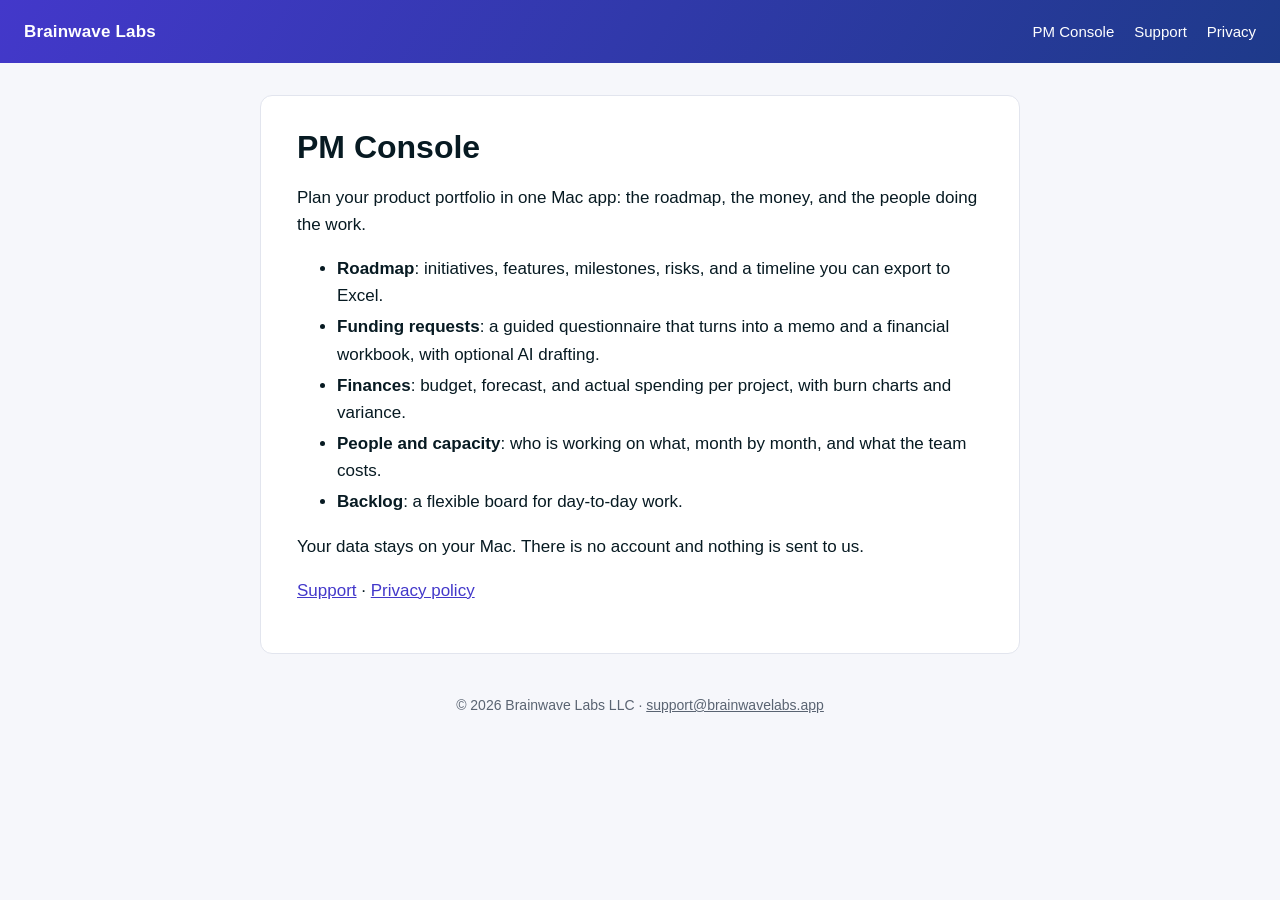
==== pmconsole/index.html @ 589ec598 "Brainwave Labs site: home, PM Console, privacy policy, support Co-Authored-By: Claude Opus 5.5 <nore" ====
<!DOCTYPE html>
<html lang="en">
<head>
<meta charset="utf-8">
<meta name="viewport" content="width=device-width, initial-scale=1">
<title>PM Console</title>
<meta name="description" content="PM Console: roadmap, funding requests, finances, and people capacity for product managers, in one Mac app.">
<link rel="stylesheet" href="/style.css">
</head>
<body>
<header><a class="brand" href="/">Brainwave Labs</a>
<nav><a href="/pmconsole/">PM Console</a><a href="/pmconsole/support/">Support</a><a href="/pmconsole/privacy/">Privacy</a></nav></header>
<main>
<h1>PM Console</h1>
<p>Plan your product portfolio in one Mac app: the roadmap, the money, and the people doing the work.</p>
<ul><li><strong>Roadmap</strong>: initiatives, features, milestones, risks, and a timeline you can export to Excel.</li><li><strong>Funding requests</strong>: a guided questionnaire that turns into a memo and a financial workbook, with optional AI drafting.</li><li><strong>Finances</strong>: budget, forecast, and actual spending per project, with burn charts and variance.</li><li><strong>People and capacity</strong>: who is working on what, month by month, and what the team costs.</li><li><strong>Backlog</strong>: a flexible board for day-to-day work.</li></ul>
<p>Your data stays on your Mac. There is no account and nothing is sent to us.</p>
<p><a href="/pmconsole/support/">Support</a> &middot; <a href="/pmconsole/privacy/">Privacy policy</a></p>
</main>
<footer>&copy; 2026 Brainwave Labs LLC &middot; <a href="mailto:support@brainwavelabs.app">support@brainwavelabs.app</a></footer>
</body>
</html>
---- style.css ----
:root { --primary: #4338CA; --secondary: #1E3A8A; --ink: #071A22; --muted: #5A6472; --line: #E2E5EE; }
* { box-sizing: border-box; }
body { margin: 0; font: 17px/1.6 -apple-system, BlinkMacSystemFont, "Segoe UI", Helvetica, Arial, sans-serif; color: var(--ink); background: #F6F7FB; }
header { display: flex; flex-wrap: wrap; gap: 12px 24px; align-items: center; justify-content: space-between; padding: 18px 24px; color: #fff; background: linear-gradient(120deg, var(--primary), var(--secondary)); }
header a { color: #fff; text-decoration: none; }
.brand { font-weight: 800; letter-spacing: .01em; }
nav { display: flex; gap: 20px; font-size: 15px; }
nav a:hover, nav a:focus { text-decoration: underline; }
main { max-width: 760px; margin: 32px auto; padding: 32px 36px; background: #fff; border: 1px solid var(--line); border-radius: 12px; }
h1 { font-size: 32px; line-height: 1.2; margin: 0 0 16px; font-weight: 800; }
h2 { font-size: 21px; margin: 32px 0 8px; }
a { color: var(--primary); }
em { color: var(--muted); }
li { margin: 4px 0; }
footer { text-align: center; color: var(--muted); font-size: 14px; padding: 8px 16px 32px; }
footer a { color: var(--muted); }
@media (max-width: 600px) { main { margin: 16px; padding: 24px 20px; } h1 { font-size: 26px; } }
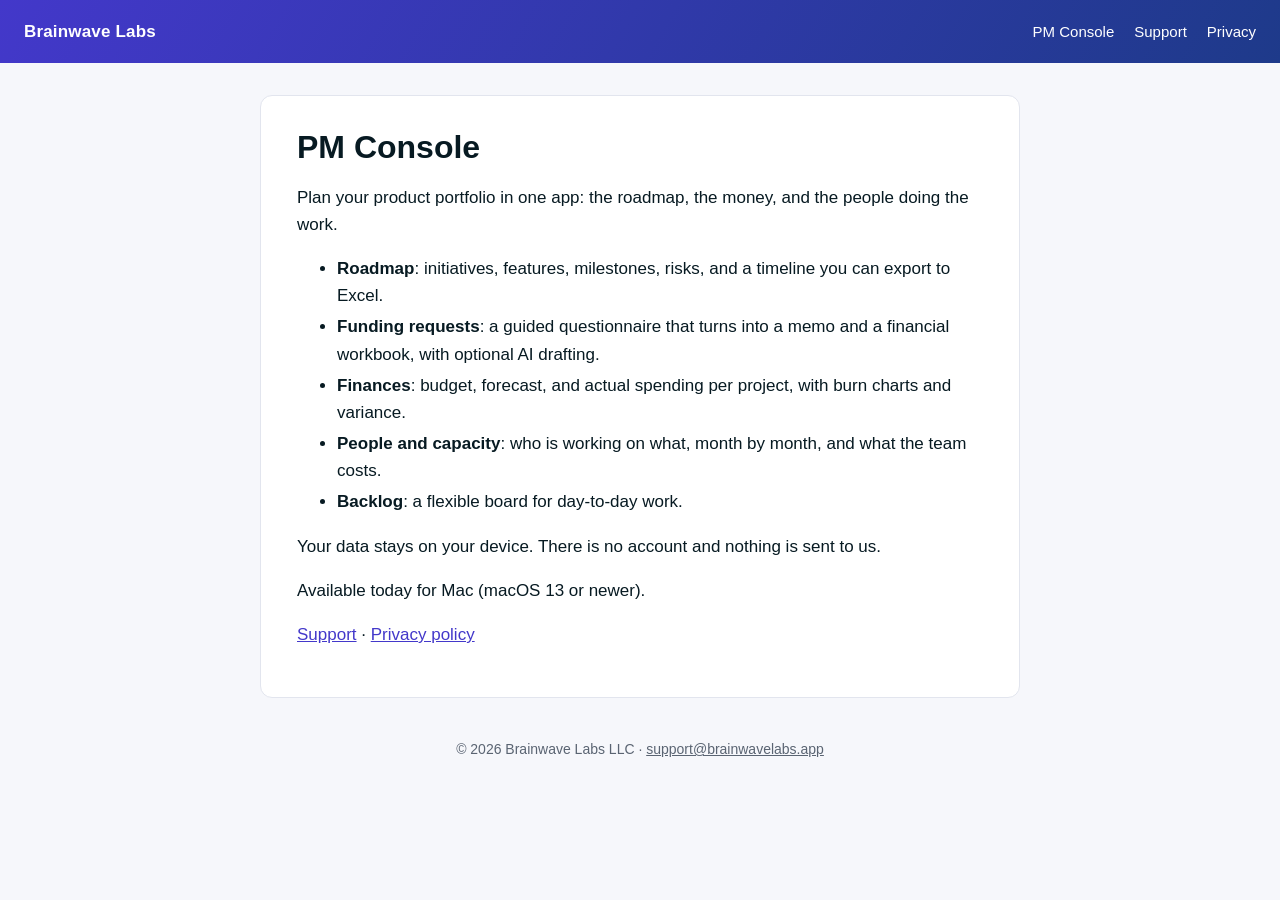
==== commit d297bcff: "Device-neutral wording: the policy covers any device PM Console runs on Co-Authored-By: Claude Opus " ====
--- a/pmconsole/index.html
+++ b/pmconsole/index.html
@@ -4,7 +4,7 @@
 <meta charset="utf-8">
 <meta name="viewport" content="width=device-width, initial-scale=1">
 <title>PM Console</title>
-<meta name="description" content="PM Console: roadmap, funding requests, finances, and people capacity for product managers, in one Mac app.">
+<meta name="description" content="PM Console: roadmap, funding requests, finances, and people capacity for product managers, in one app.">
 <link rel="stylesheet" href="/style.css">
 </head>
 <body>
@@ -12,9 +12,10 @@
 <nav><a href="/pmconsole/">PM Console</a><a href="/pmconsole/support/">Support</a><a href="/pmconsole/privacy/">Privacy</a></nav></header>
 <main>
 <h1>PM Console</h1>
-<p>Plan your product portfolio in one Mac app: the roadmap, the money, and the people doing the work.</p>
+<p>Plan your product portfolio in one app: the roadmap, the money, and the people doing the work.</p>
 <ul><li><strong>Roadmap</strong>: initiatives, features, milestones, risks, and a timeline you can export to Excel.</li><li><strong>Funding requests</strong>: a guided questionnaire that turns into a memo and a financial workbook, with optional AI drafting.</li><li><strong>Finances</strong>: budget, forecast, and actual spending per project, with burn charts and variance.</li><li><strong>People and capacity</strong>: who is working on what, month by month, and what the team costs.</li><li><strong>Backlog</strong>: a flexible board for day-to-day work.</li></ul>
-<p>Your data stays on your Mac. There is no account and nothing is sent to us.</p>
+<p>Your data stays on your device. There is no account and nothing is sent to us.</p>
+<p>Available today for Mac (macOS 13 or newer).</p>
 <p><a href="/pmconsole/support/">Support</a> &middot; <a href="/pmconsole/privacy/">Privacy policy</a></p>
 </main>
 <footer>&copy; 2026 Brainwave Labs LLC &middot; <a href="mailto:support@brainwavelabs.app">support@brainwavelabs.app</a></footer>
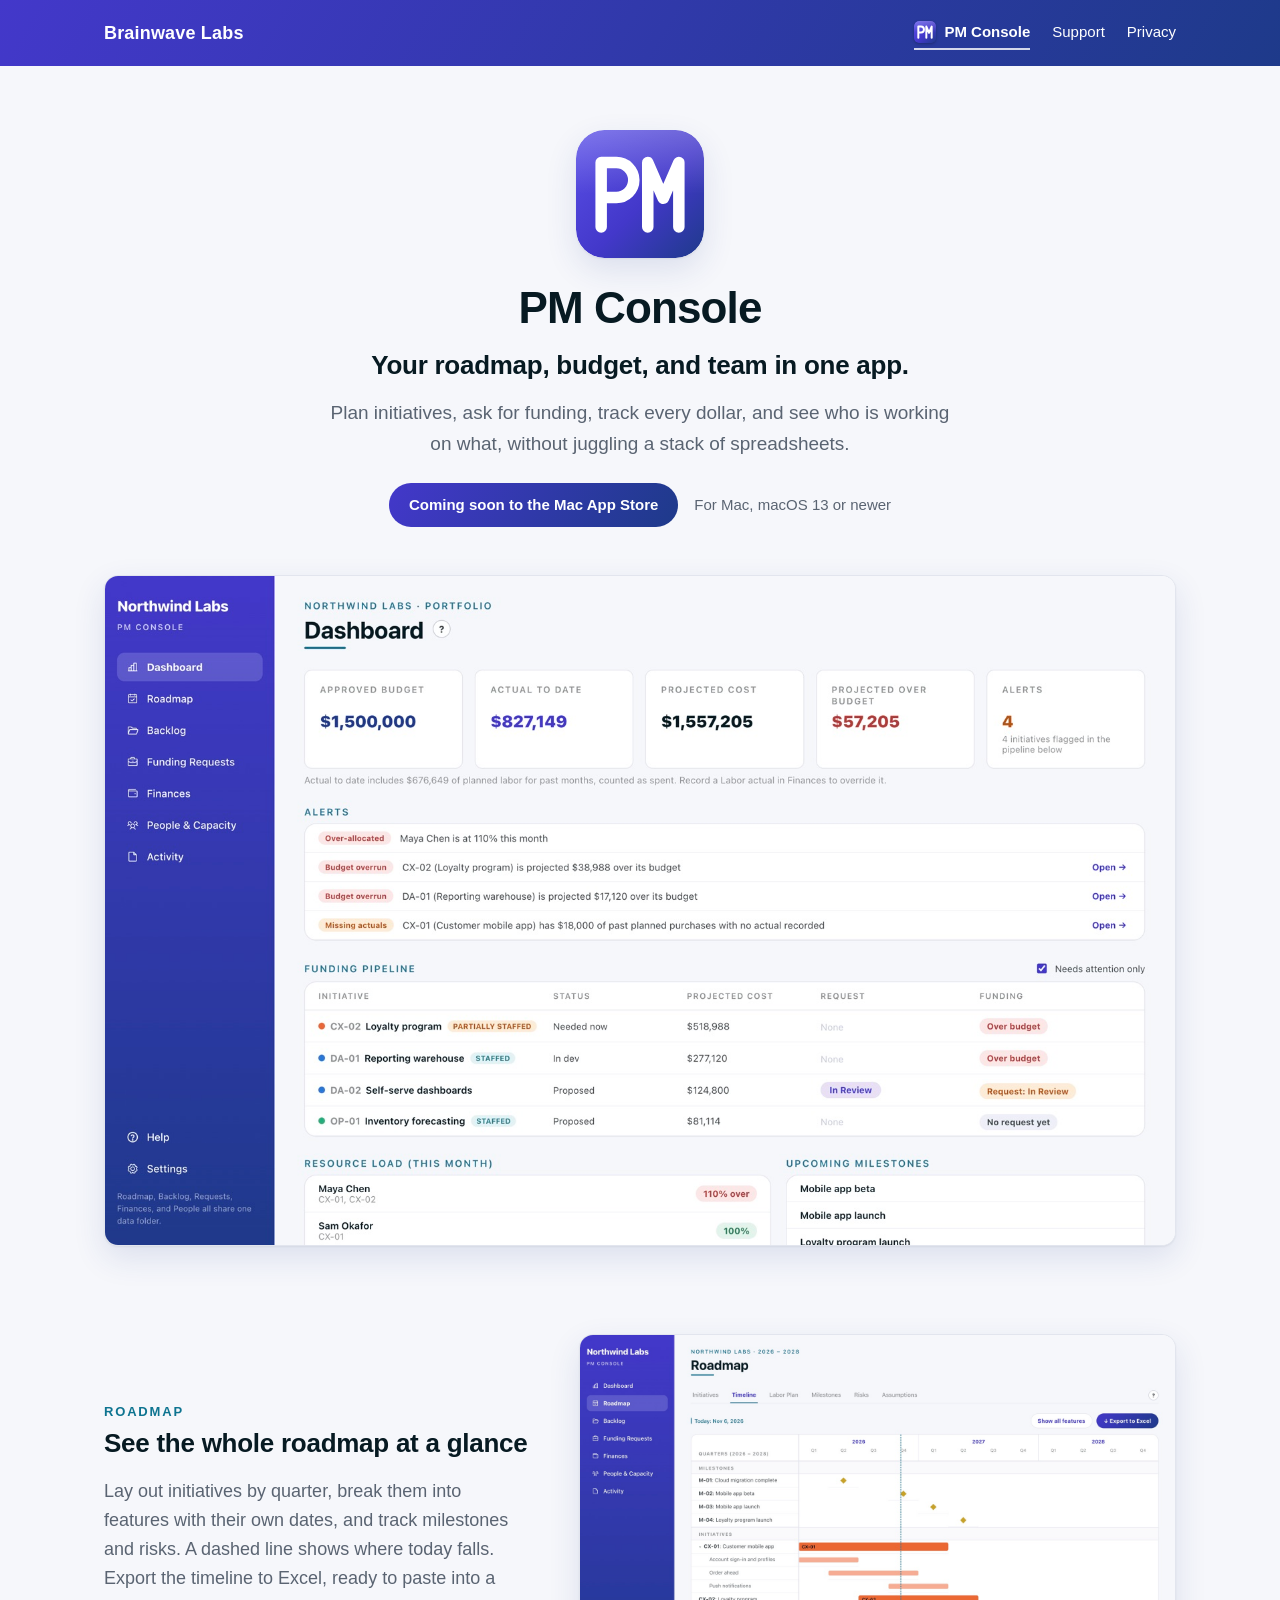
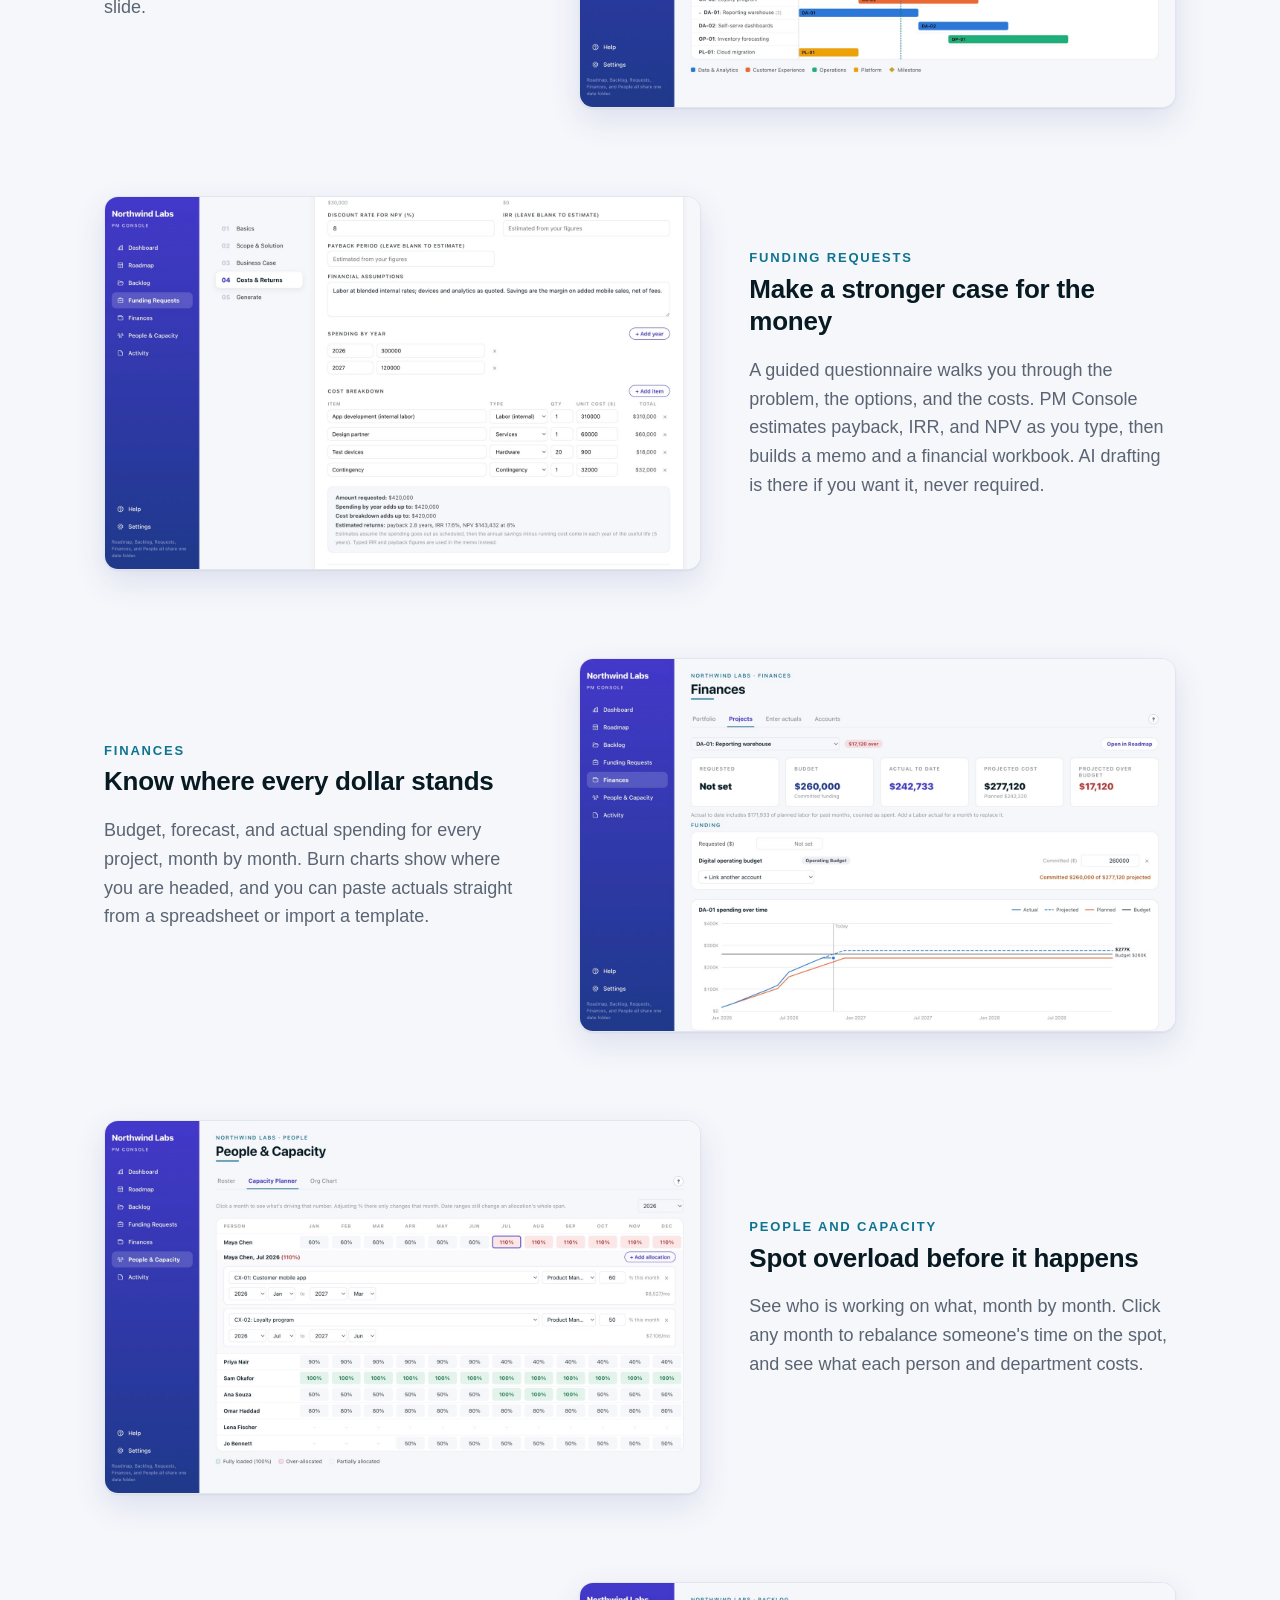
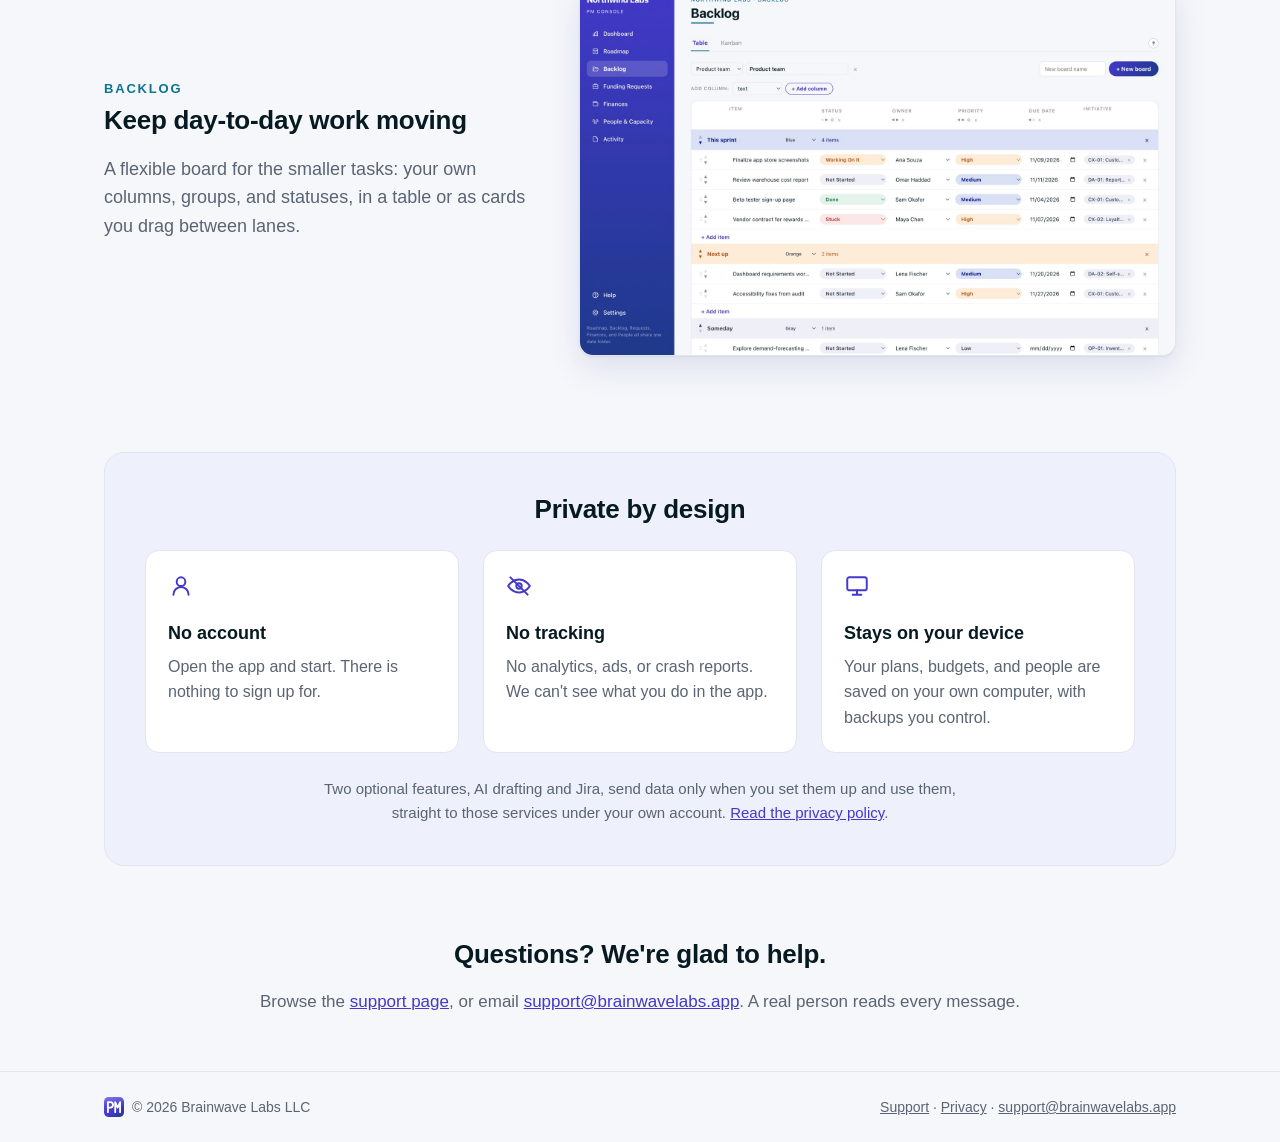
==== commit f0d9f155: "Friendlier site: app icon, product page with screenshots, support cards and questions, privacy summa" ====
--- a/pmconsole/index.html
+++ b/pmconsole/index.html
@@ -3,21 +3,70 @@
 <head>
 <meta charset="utf-8">
 <meta name="viewport" content="width=device-width, initial-scale=1">
-<title>PM Console</title>
-<meta name="description" content="PM Console: roadmap, funding requests, finances, and people capacity for product managers, in one app.">
+<title>PM Console: your roadmap, budget, and team in one app</title>
+<meta name="description" content="PM Console brings your roadmap, funding requests, finances, and team capacity together in one app. No account, no tracking; your data stays on your device.">
+<meta property="og:type" content="website">
+<meta property="og:title" content="PM Console: your roadmap, budget, and team in one app">
+<meta property="og:description" content="PM Console brings your roadmap, funding requests, finances, and team capacity together in one app. No account, no tracking; your data stays on your device.">
+<meta property="og:url" content="https://brainwavelabs.app/pmconsole/">
+<meta property="og:image" content="https://brainwavelabs.app/img/og-pmconsole.jpg">
+<meta name="twitter:card" content="summary_large_image">
+<link rel="icon" href="/img/pm-icon.svg" type="image/svg+xml">
+<link rel="icon" href="/img/pm-icon-32.png" sizes="32x32" type="image/png">
+<link rel="apple-touch-icon" href="/img/pm-icon-180.png">
 <link rel="stylesheet" href="/style.css">
 </head>
-<body>
-<header><a class="brand" href="/">Brainwave Labs</a>
-<nav><a href="/pmconsole/">PM Console</a><a href="/pmconsole/support/">Support</a><a href="/pmconsole/privacy/">Privacy</a></nav></header>
-<main>
-<h1>PM Console</h1>
-<p>Plan your product portfolio in one app: the roadmap, the money, and the people doing the work.</p>
-<ul><li><strong>Roadmap</strong>: initiatives, features, milestones, risks, and a timeline you can export to Excel.</li><li><strong>Funding requests</strong>: a guided questionnaire that turns into a memo and a financial workbook, with optional AI drafting.</li><li><strong>Finances</strong>: budget, forecast, and actual spending per project, with burn charts and variance.</li><li><strong>People and capacity</strong>: who is working on what, month by month, and what the team costs.</li><li><strong>Backlog</strong>: a flexible board for day-to-day work.</li></ul>
-<p>Your data stays on your device. There is no account and nothing is sent to us.</p>
-<p>Available today for Mac (macOS 13 or newer).</p>
-<p><a href="/pmconsole/support/">Support</a> &middot; <a href="/pmconsole/privacy/">Privacy policy</a></p>
+<body class="product">
+<header class="site">
+  <div class="bar">
+    <a class="brand" href="/">Brainwave Labs</a>
+    <nav>
+      <a class="nav-app" href="/pmconsole/" aria-current="page"><img src="/img/pm-icon.svg" alt="" width="22" height="22">PM Console</a>
+      <a href="/pmconsole/support/">Support</a>
+      <a href="/pmconsole/privacy/">Privacy</a>
+    </nav>
+  </div>
+</header>
+<main class="wide">
+<section class="hero">
+  <img class="app-icon" src="/img/pm-icon.svg" alt="PM Console app icon" width="128" height="128">
+  <h1>PM Console</h1>
+  <p class="tagline">Your roadmap, budget, and team in one app.</p>
+  <p class="lead">Plan initiatives, ask for funding, track every dollar, and see who is working on what, without juggling a stack of spreadsheets.</p>
+  <div class="cta"><span class="pill">Coming soon to the Mac App Store</span><span class="req">For Mac, macOS 13 or newer</span></div>
+</section>
+<div class="hero-shot frame"><img class="shot" src="/img/01-dashboard.jpg" alt="The PM Console Dashboard: budget, spending, alerts, and the funding pipeline across every project" width="1600" height="1000" decoding="async"></div>
+<section class="feature">
+  <div class="copy"><p class="kicker">Roadmap</p><h2>See the whole roadmap at a glance</h2><p>Lay out initiatives by quarter, break them into features with their own dates, and track milestones and risks. A dashed line shows where today falls. Export the timeline to Excel, ready to paste into a slide.</p></div>
+  <div class="frame"><img class="shot" src="/img/02-timeline.jpg" alt="The Timeline: initiatives as colored bars by quarter, with milestones above" width="1600" height="1000" loading="lazy" decoding="async"></div>
+</section><section class="feature flip">
+  <div class="copy"><p class="kicker">Funding requests</p><h2>Make a stronger case for the money</h2><p>A guided questionnaire walks you through the problem, the options, and the costs. PM Console estimates payback, IRR, and NPV as you type, then builds a memo and a financial workbook. AI drafting is there if you want it, never required.</p></div>
+  <div class="frame"><img class="shot" src="/img/05-car.jpg" alt="A funding request: spending by year, a cost breakdown, and estimated returns" width="1600" height="1000" loading="lazy" decoding="async"></div>
+</section><section class="feature">
+  <div class="copy"><p class="kicker">Finances</p><h2>Know where every dollar stands</h2><p>Budget, forecast, and actual spending for every project, month by month. Burn charts show where you are headed, and you can paste actuals straight from a spreadsheet or import a template.</p></div>
+  <div class="frame"><img class="shot" src="/img/03-finances.jpg" alt="A project&#x27;s finances: budget, actual to date, projected total, and a burn chart" width="1600" height="1000" loading="lazy" decoding="async"></div>
+</section><section class="feature flip">
+  <div class="copy"><p class="kicker">People and capacity</p><h2>Spot overload before it happens</h2><p>See who is working on what, month by month. Click any month to rebalance someone's time on the spot, and see what each person and department costs.</p></div>
+  <div class="frame"><img class="shot" src="/img/04-capacity.jpg" alt="The Capacity Planner: each person&#x27;s allocation by month, with over-allocation in red" width="1600" height="1000" loading="lazy" decoding="async"></div>
+</section><section class="feature">
+  <div class="copy"><p class="kicker">Backlog</p><h2>Keep day-to-day work moving</h2><p>A flexible board for the smaller tasks: your own columns, groups, and statuses, in a table or as cards you drag between lanes.</p></div>
+  <div class="frame"><img class="shot" src="/img/06-backlog.jpg" alt="The Backlog as a Kanban board with cards in status lanes" width="1600" height="1000" loading="lazy" decoding="async"></div>
+</section>
+<section class="privacy-band">
+  <h2>Private by design</h2>
+  <div class="promises"><div class="promise"><svg viewBox="0 0 24 24" width="26" height="26" fill="none" stroke="currentColor" stroke-width="1.8" stroke-linecap="round" stroke-linejoin="round" aria-hidden="true"><circle cx="12" cy="8" r="4" /><path d="M5 20a7 7 0 0 1 14 0" /></svg><h3>No account</h3><p>Open the app and start. There is nothing to sign up for.</p></div><div class="promise"><svg viewBox="0 0 24 24" width="26" height="26" fill="none" stroke="currentColor" stroke-width="1.8" stroke-linecap="round" stroke-linejoin="round" aria-hidden="true"><path d="M2 12s3.5-6 10-6 10 6 10 6-3.5 6-10 6S2 12 2 12Z" /><circle cx="12" cy="12" r="2.5" /><path d="M4 4l16 16" /></svg><h3>No tracking</h3><p>No analytics, ads, or crash reports. We can't see what you do in the app.</p></div><div class="promise"><svg viewBox="0 0 24 24" width="26" height="26" fill="none" stroke="currentColor" stroke-width="1.8" stroke-linecap="round" stroke-linejoin="round" aria-hidden="true"><rect x="3" y="4" width="18" height="12" rx="2" /><path d="M8 20h8M12 16v4" /></svg><h3>Stays on your device</h3><p>Your plans, budgets, and people are saved on your own computer, with backups you control.</p></div></div>
+  <p class="fine">Two optional features, AI drafting and Jira, send data only when you set them up and use them, straight to those services under your own account. <a href="/pmconsole/privacy/">Read the privacy policy</a>.</p>
+</section>
+<section class="closing">
+  <h2>Questions? We're glad to help.</h2>
+  <p>Browse the <a href="/pmconsole/support/">support page</a>, or email <a href="mailto:support@brainwavelabs.app">support@brainwavelabs.app</a>. A real person reads every message.</p>
+</section>
 </main>
-<footer>&copy; 2026 Brainwave Labs LLC &middot; <a href="mailto:support@brainwavelabs.app">support@brainwavelabs.app</a></footer>
+<footer class="site">
+  <div class="foot">
+    <div class="foot-brand"><img src="/img/pm-icon.svg" alt="" width="20" height="20"> &copy; 2026 Brainwave Labs LLC</div>
+    <div><a href="/pmconsole/support/">Support</a> &middot; <a href="/pmconsole/privacy/">Privacy</a> &middot; <a href="mailto:support@brainwavelabs.app">support@brainwavelabs.app</a></div>
+  </div>
+</footer>
 </body>
 </html>
--- a/style.css
+++ b/style.css
@@ -1,17 +1,135 @@
-:root { --primary: #4338CA; --secondary: #1E3A8A; --ink: #071A22; --muted: #5A6472; --line: #E2E5EE; }
+/* Brainwave Labs site. System font only, no outside requests. */
+:root {
+  --primary: #4338CA; --secondary: #1E3A8A; --accent: #0E7490;
+  --ink: #071A22; --muted: #5A6472; --line: #E2E5EE;
+  --page: #F6F7FB; --card: #FFFFFF; --tint: #EEF0FB;
+  --shadow: 0 1px 2px rgba(7, 26, 34, .06), 0 12px 32px rgba(30, 58, 138, .12);
+}
+@media (prefers-color-scheme: dark) {
+  :root {
+    --primary: #A5B4FC; --accent: #67C7DA;
+    --ink: #E8EAF2; --muted: #A3A9B8; --line: #2B3142;
+    --page: #0F121A; --card: #171B26; --tint: #1C2133;
+    --shadow: 0 1px 2px rgba(0, 0, 0, .4), 0 12px 32px rgba(0, 0, 0, .45);
+  }
+}
 * { box-sizing: border-box; }
-body { margin: 0; font: 17px/1.6 -apple-system, BlinkMacSystemFont, "Segoe UI", Helvetica, Arial, sans-serif; color: var(--ink); background: #F6F7FB; }
-header { display: flex; flex-wrap: wrap; gap: 12px 24px; align-items: center; justify-content: space-between; padding: 18px 24px; color: #fff; background: linear-gradient(120deg, var(--primary), var(--secondary)); }
-header a { color: #fff; text-decoration: none; }
-.brand { font-weight: 800; letter-spacing: .01em; }
-nav { display: flex; gap: 20px; font-size: 15px; }
-nav a:hover, nav a:focus { text-decoration: underline; }
-main { max-width: 760px; margin: 32px auto; padding: 32px 36px; background: #fff; border: 1px solid var(--line); border-radius: 12px; }
-h1 { font-size: 32px; line-height: 1.2; margin: 0 0 16px; font-weight: 800; }
-h2 { font-size: 21px; margin: 32px 0 8px; }
+html { -webkit-text-size-adjust: 100%; }
+body { margin: 0; font: 17px/1.6 -apple-system, BlinkMacSystemFont, "Segoe UI", Helvetica, Arial, sans-serif; color: var(--ink); background: var(--page); }
+img { max-width: 100%; height: auto; }
 a { color: var(--primary); }
+a:focus-visible, summary:focus-visible { outline: 3px solid var(--accent); outline-offset: 2px; border-radius: 4px; }
+
+/* Header and footer */
+header.site { color: #fff; background: linear-gradient(120deg, #4338CA, #1E3A8A); }
+.bar { max-width: 1120px; margin: 0 auto; padding: 16px 24px; display: flex; flex-wrap: wrap; gap: 10px 24px; align-items: center; justify-content: space-between; }
+header.site a { color: #fff; text-decoration: none; }
+.brand { font-weight: 800; font-size: 18px; letter-spacing: .01em; }
+nav { display: flex; flex-wrap: wrap; align-items: center; gap: 6px 22px; font-size: 15px; }
+nav a { padding: 4px 0; border-bottom: 2px solid transparent; }
+nav a:hover, nav a[aria-current="page"] { border-bottom-color: rgba(255, 255, 255, .8); }
+.nav-app { display: inline-flex; align-items: center; gap: 8px; font-weight: 600; }
+.nav-app img { border-radius: 5px; box-shadow: 0 1px 3px rgba(0, 0, 0, .25); }
+footer.site { border-top: 1px solid var(--line); margin-top: 56px; }
+.foot { max-width: 1120px; margin: 0 auto; padding: 24px; display: flex; flex-wrap: wrap; gap: 8px 24px; justify-content: space-between; color: var(--muted); font-size: 14px; }
+.foot a { color: var(--muted); }
+.foot-brand { display: inline-flex; align-items: center; gap: 8px; }
+.foot-brand img { border-radius: 4px; }
+
+/* Layout */
+main { max-width: 760px; margin: 40px auto 0; padding: 0 24px; }
+main.wide { max-width: 1120px; }
+main.mid { max-width: 1000px; }
+main.mid .prose { max-width: none; }
+.prose { max-width: 760px; }
+h1 { font-size: 44px; line-height: 1.1; margin: 0 0 12px; font-weight: 800; letter-spacing: -.02em; }
+h2 { font-size: 26px; line-height: 1.25; margin: 40px 0 10px; font-weight: 750; letter-spacing: -.01em; }
+h3 { font-size: 18px; margin: 12px 0 6px; }
+li { margin: 4px 0; }
 em { color: var(--muted); }
-li { margin: 4px 0; }
-footer { text-align: center; color: var(--muted); font-size: 14px; padding: 8px 16px 32px; }
-footer a { color: var(--muted); }
-@media (max-width: 600px) { main { margin: 16px; padding: 24px 20px; } h1 { font-size: 26px; } }
+.lead { font-size: 19px; color: var(--muted); max-width: 640px; }
+
+/* Privacy policy and other text pages: the card look from before */
+.prose { background: var(--card); border: 1px solid var(--line); border-radius: 16px; padding: 36px 40px; }
+.prose > h1:first-child, .prose > h2:first-child { margin-top: 0; }
+.prose h1 { font-size: 34px; }
+.prose h2 { font-size: 21px; margin-top: 32px; }
+.glance { background: var(--tint); border: 1px solid var(--line); border-left: 4px solid #4338CA; border-radius: 10px; padding: 14px 20px; margin: 20px 0 8px; }
+.glance p { margin: 6px 0; }
+
+/* Hero */
+.hero { text-align: center; padding: 24px 0 8px; }
+.hero .lead { margin: 0 auto 24px; }
+.app-icon { width: 128px; height: 128px; border-radius: 28px; box-shadow: var(--shadow); margin-bottom: 18px; }
+.app-icon.small { width: 72px; height: 72px; border-radius: 16px; margin-bottom: 12px; }
+.tagline { font-size: 26px; font-weight: 650; margin: 0 0 12px; letter-spacing: -.01em; }
+.cta { display: flex; flex-wrap: wrap; gap: 10px 16px; justify-content: center; align-items: center; }
+.pill { display: inline-block; padding: 10px 20px; border-radius: 999px; color: #fff; font-weight: 650; font-size: 15px; background: linear-gradient(120deg, #4338CA, #1E3A8A); }
+.req { color: var(--muted); font-size: 15px; }
+.hero-shot { margin: 40px 0 24px; }
+
+/* Screenshots */
+.frame { border-radius: 14px; overflow: hidden; border: 1px solid var(--line); box-shadow: var(--shadow); background: var(--card); line-height: 0; }
+.shot { display: block; width: 100%; }
+
+/* Feature rows */
+.feature { display: grid; grid-template-columns: 5fr 7fr; gap: 48px; align-items: center; margin: 88px 0; }
+.feature.flip { grid-template-columns: 7fr 5fr; }
+.feature.flip .copy { order: 2; }
+.feature h2 { margin-top: 4px; }
+.feature p { color: var(--muted); font-size: 18px; }
+.kicker { color: var(--accent) !important; font-size: 13px !important; font-weight: 700; letter-spacing: .14em; text-transform: uppercase; margin: 0; }
+
+/* Privacy band */
+.privacy-band { background: var(--tint); border: 1px solid var(--line); border-radius: 20px; padding: 40px; margin: 96px 0 0; text-align: center; }
+.privacy-band h2 { margin-top: 0; }
+.promises { display: grid; grid-template-columns: repeat(3, minmax(0, 1fr)); gap: 24px; margin: 24px 0; text-align: left; }
+.promise { background: var(--card); border: 1px solid var(--line); border-radius: 14px; padding: 22px; }
+.promise svg { color: var(--primary); }
+.promise p { color: var(--muted); margin: 0; font-size: 16px; }
+.fine { color: var(--muted); font-size: 15px; max-width: 680px; margin: 0 auto; }
+.closing { text-align: center; margin: 72px 0 0; }
+.closing p { color: var(--muted); }
+
+/* Support */
+.page-head { text-align: center; margin-bottom: 28px; }
+.page-head .lead { margin: 0 auto; }
+.cards { display: grid; grid-template-columns: repeat(3, minmax(0, 1fr)); gap: 16px; margin: 0 0 28px; }
+.card { background: var(--card); border: 1px solid var(--line); border-radius: 14px; padding: 20px; }
+.card svg { color: var(--primary); }
+.card p { margin: 0; color: var(--muted); font-size: 15.5px; }
+.card p strong { color: var(--ink); }
+.faq details { border-top: 1px solid var(--line); padding: 4px 0; }
+.faq details:last-child { border-bottom: 1px solid var(--line); }
+.faq summary { cursor: pointer; font-weight: 650; padding: 10px 28px 10px 0; list-style: none; position: relative; }
+.faq summary::-webkit-details-marker { display: none; }
+.faq summary::after { content: "+"; position: absolute; right: 4px; top: 6px; font-size: 22px; font-weight: 400; color: var(--primary); }
+.faq details[open] summary::after { content: "\2212"; }
+.faq details p { margin: 0 0 14px; color: var(--muted); }
+
+/* Home */
+.hero.home { padding-top: 40px; }
+.product-card { display: grid; grid-template-columns: 4fr 7fr; gap: 40px; align-items: center; margin: 48px 0 0; padding: 32px; background: var(--card); border: 1px solid var(--line); border-radius: 20px; box-shadow: var(--shadow); color: inherit; text-decoration: none; transition: transform .15s ease; }
+.product-card:hover { transform: translateY(-2px); }
+.pc-copy img { border-radius: 16px; box-shadow: var(--shadow); }
+.pc-copy h2 { margin: 14px 0 6px; }
+.pc-copy p { color: var(--muted); }
+.more { color: var(--primary); font-weight: 650; }
+
+/* Narrow screens: one column, 16px gutters */
+@media (max-width: 820px) {
+  .feature, .product-card { grid-template-columns: 1fr; gap: 20px; margin: 56px 0; }
+  .feature.flip .copy { order: 0; }
+  .promises, .cards { grid-template-columns: 1fr; }
+  .product-card { margin-top: 32px; padding: 20px; }
+}
+@media (max-width: 600px) {
+  main { padding: 0 16px; margin-top: 28px; }
+  .bar { padding: 14px 16px; }
+  h1 { font-size: 34px; }
+  .tagline { font-size: 21px; }
+  .prose { padding: 24px 20px; }
+  .privacy-band { padding: 28px 18px; }
+  .app-icon { width: 104px; height: 104px; border-radius: 24px; }
+}
+@media (prefers-reduced-motion: reduce) { .product-card { transition: none; } }
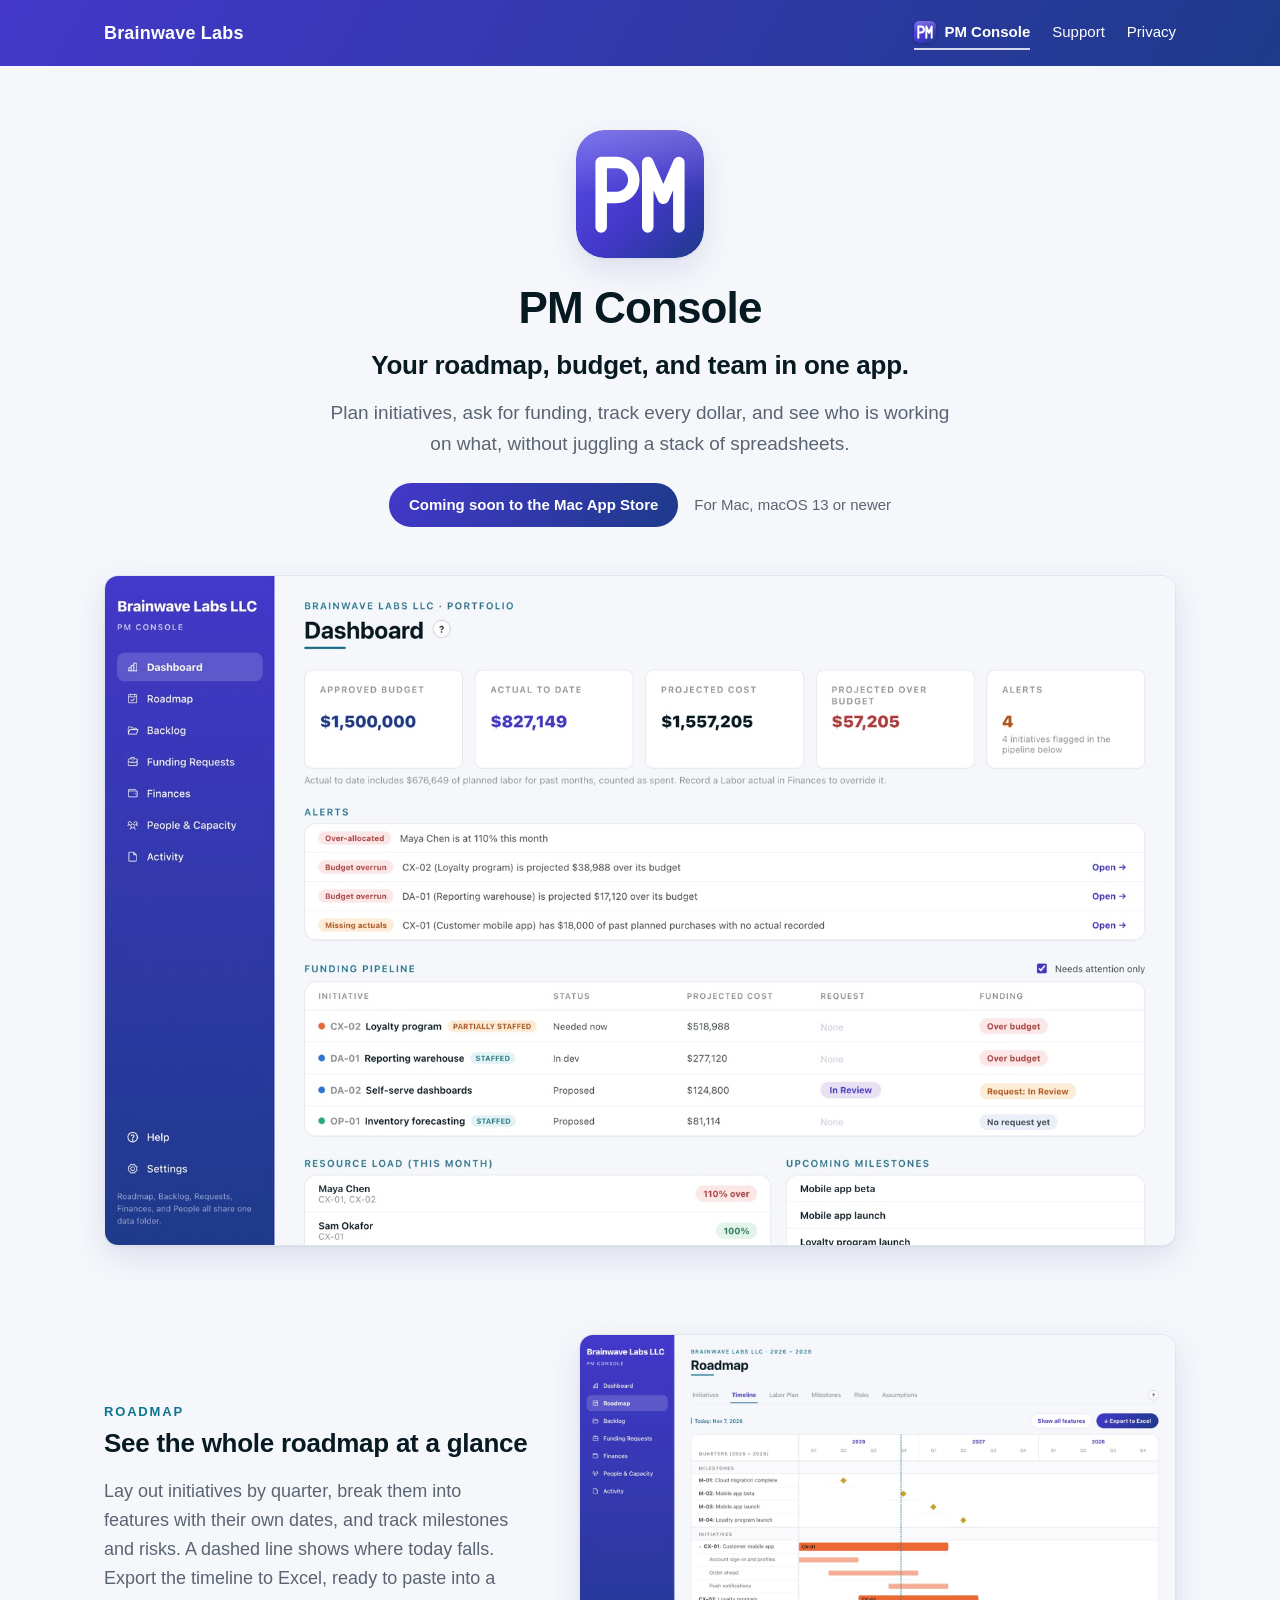
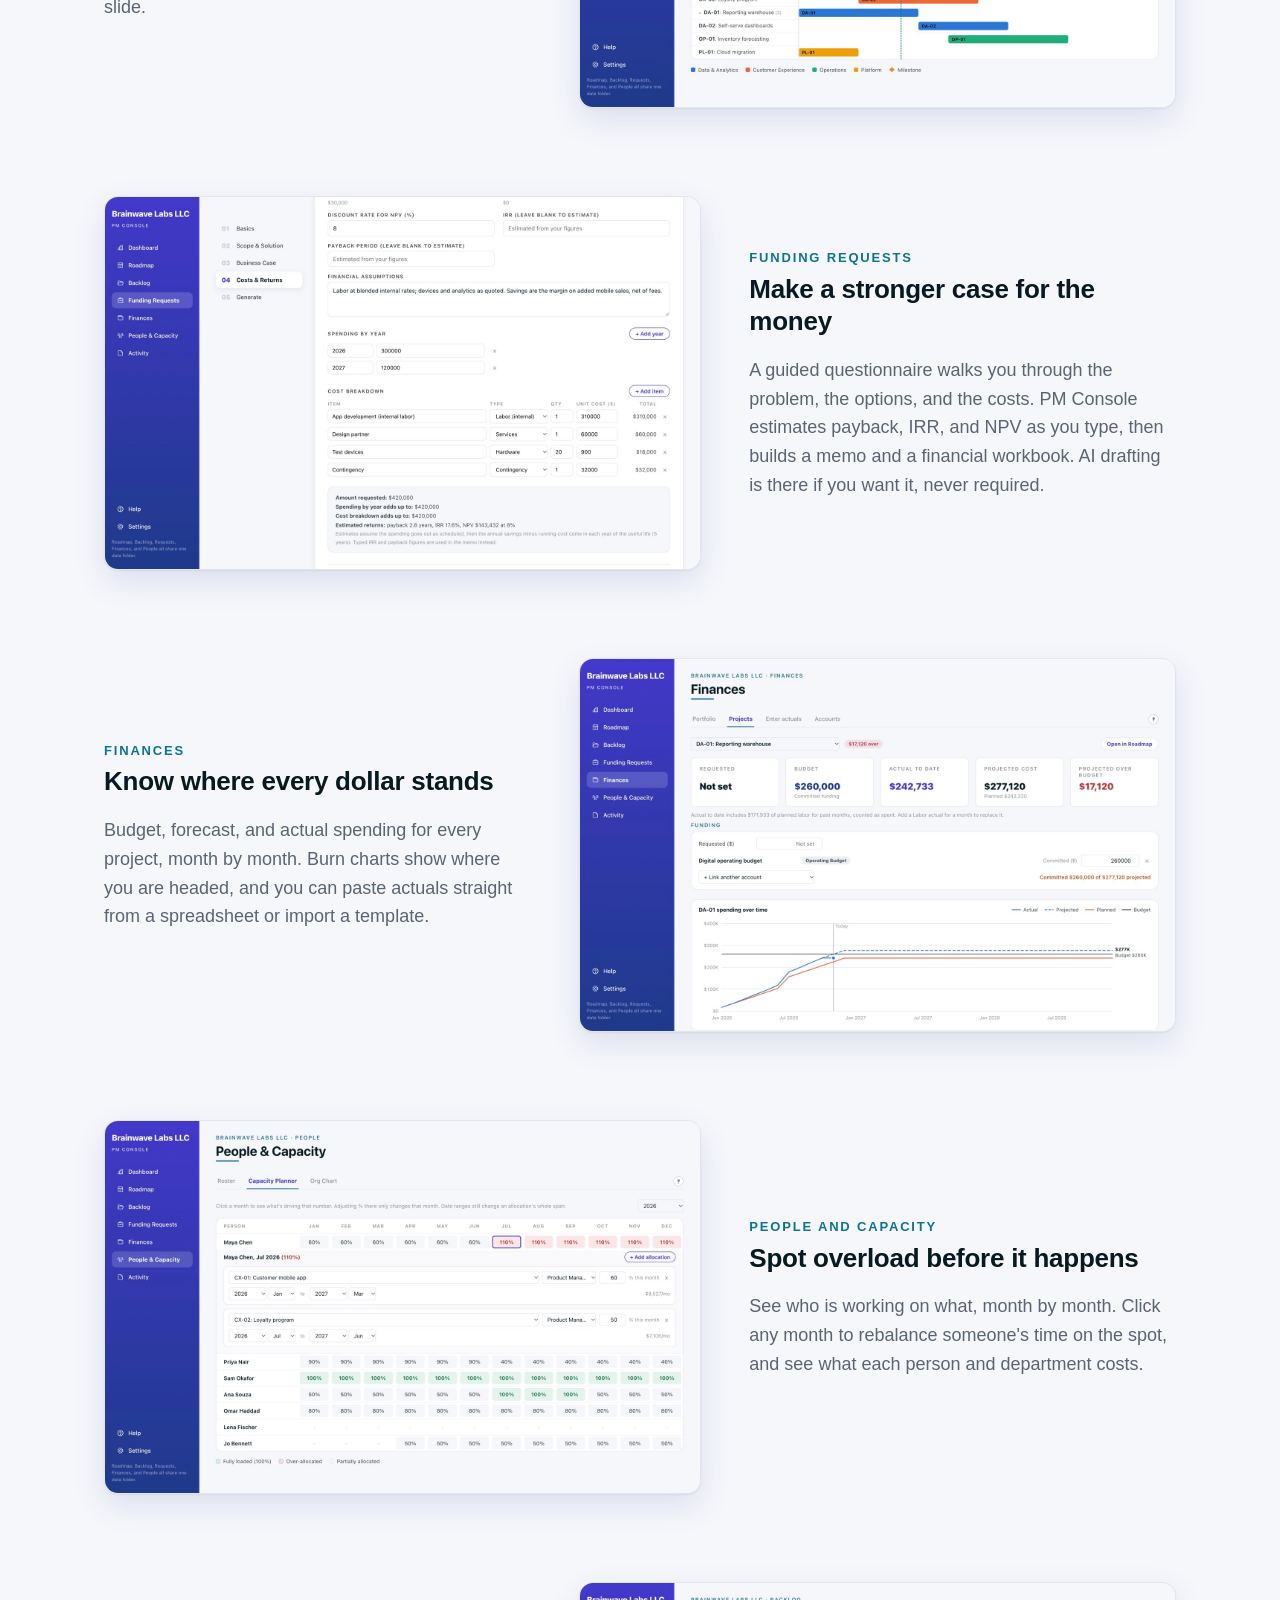
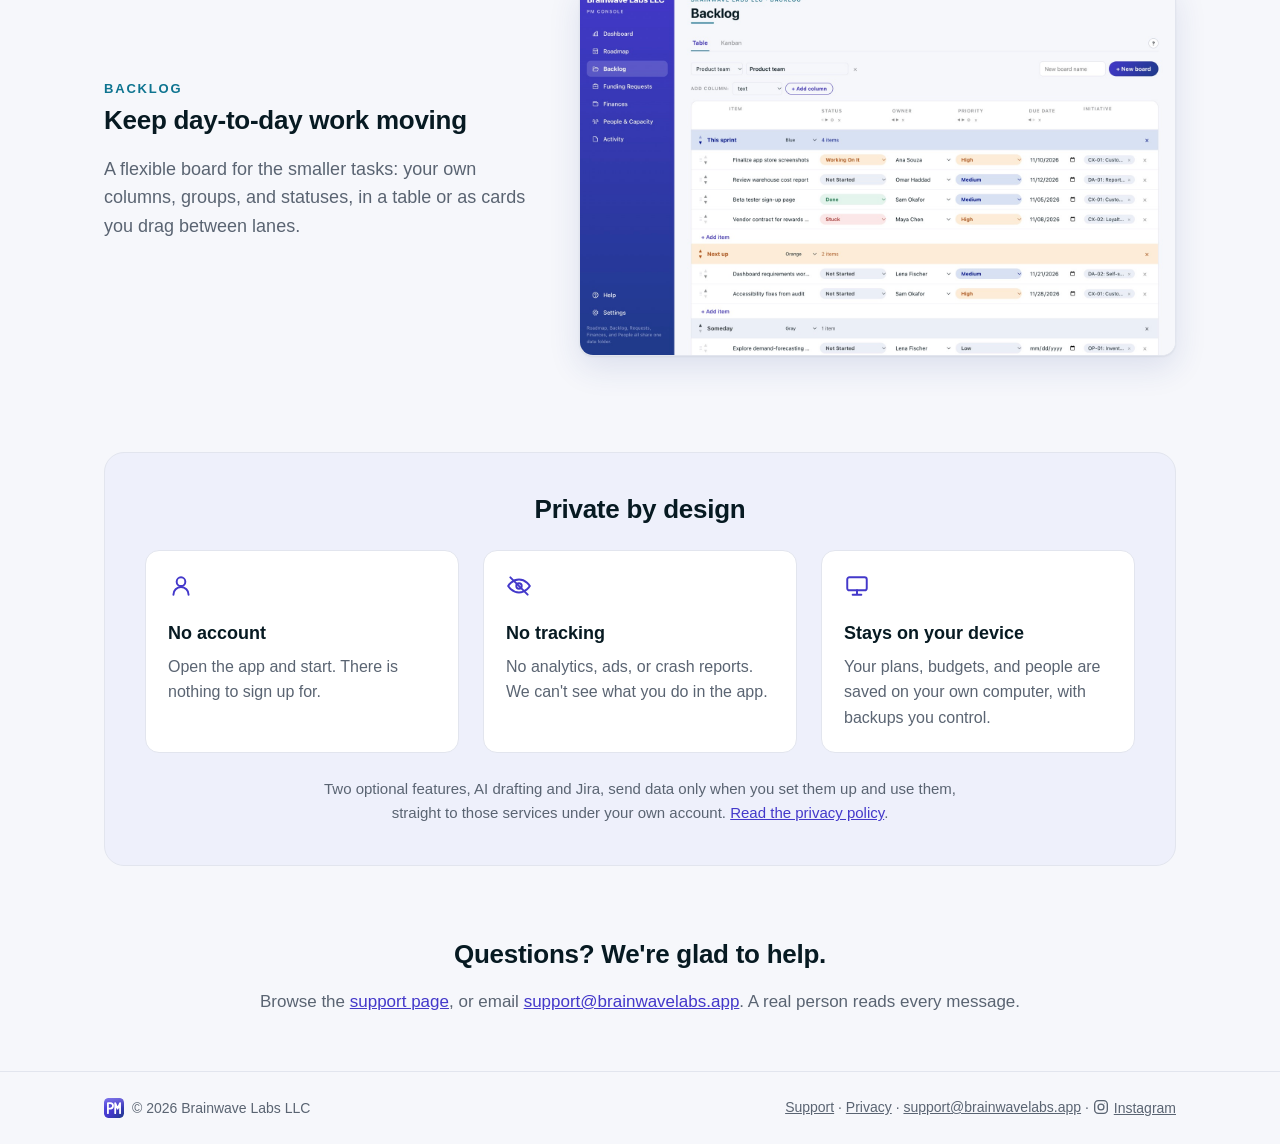
==== commit 48c45025: "Homepage: follow along on Instagram; Instagram link in every footer A plain link with the Instagram " ====
--- a/pmconsole/index.html
+++ b/pmconsole/index.html
@@ -65,7 +65,7 @@
 <footer class="site">
   <div class="foot">
     <div class="foot-brand"><img src="/img/pm-icon.svg" alt="" width="20" height="20"> &copy; 2026 Brainwave Labs LLC</div>
-    <div><a href="/pmconsole/support/">Support</a> &middot; <a href="/pmconsole/privacy/">Privacy</a> &middot; <a href="mailto:support@brainwavelabs.app">support@brainwavelabs.app</a></div>
+    <div class="foot-links"><a href="/pmconsole/support/">Support</a> &middot; <a href="/pmconsole/privacy/">Privacy</a> &middot; <a href="mailto:support@brainwavelabs.app">support@brainwavelabs.app</a> &middot; <a class="foot-ig" href="https://www.instagram.com/brainwavelabllc/" rel="me noopener" target="_blank" aria-label="Brainwave Labs on Instagram"><svg class="ig" viewBox="0 0 24 24" width="16" height="16" fill="none" stroke="currentColor" stroke-width="2" stroke-linecap="round" stroke-linejoin="round" aria-hidden="true"><rect x="2.5" y="2.5" width="19" height="19" rx="5.5"/><circle cx="12" cy="12" r="4.4"/><circle cx="17.6" cy="6.4" r="0.6" fill="currentColor" stroke="none"/></svg>Instagram</a></div>
   </div>
 </footer>
 </body>
--- a/style.css
+++ b/style.css
@@ -115,6 +115,16 @@
 .pc-copy h2 { margin: 14px 0 6px; }
 .pc-copy p { color: var(--muted); }
 .more { color: var(--primary); font-weight: 650; }
+.follow-card { display: flex; align-items: center; gap: 20px; margin: 24px 0 0; padding: 22px 28px; background: var(--card); border: 1px solid var(--line); border-radius: 20px; color: inherit; text-decoration: none; transition: transform .15s ease, box-shadow .15s ease; }
+.follow-card:hover { transform: translateY(-2px); box-shadow: var(--shadow); }
+.follow-icon { flex: none; width: 56px; height: 56px; border-radius: 16px; display: grid; place-items: center; background: var(--tint); color: var(--ink); }
+.follow-copy { flex: 1; min-width: 0; display: flex; flex-direction: column; gap: 2px; }
+.follow-copy strong { font-size: 18px; }
+.follow-copy span { color: var(--muted); font-size: 15.5px; }
+.follow-btn { flex: none; padding: 10px 18px; border-radius: 999px; border: 1.5px solid var(--line); font-weight: 650; font-size: 15px; color: var(--ink); }
+.follow-card:hover .follow-btn { border-color: var(--ink); }
+.foot-ig { display: inline-flex; align-items: center; gap: 5px; vertical-align: middle; }
+.foot-ig .ig { position: relative; top: -1px; }
 
 /* Narrow screens: one column, 16px gutters */
 @media (max-width: 820px) {
@@ -122,6 +132,8 @@
   .feature.flip .copy { order: 0; }
   .promises, .cards { grid-template-columns: 1fr; }
   .product-card { margin-top: 32px; padding: 20px; }
+  .follow-card { flex-wrap: wrap; padding: 18px 20px; }
+  .follow-btn { width: 100%; text-align: center; }
 }
 @media (max-width: 600px) {
   main { padding: 0 16px; margin-top: 28px; }
